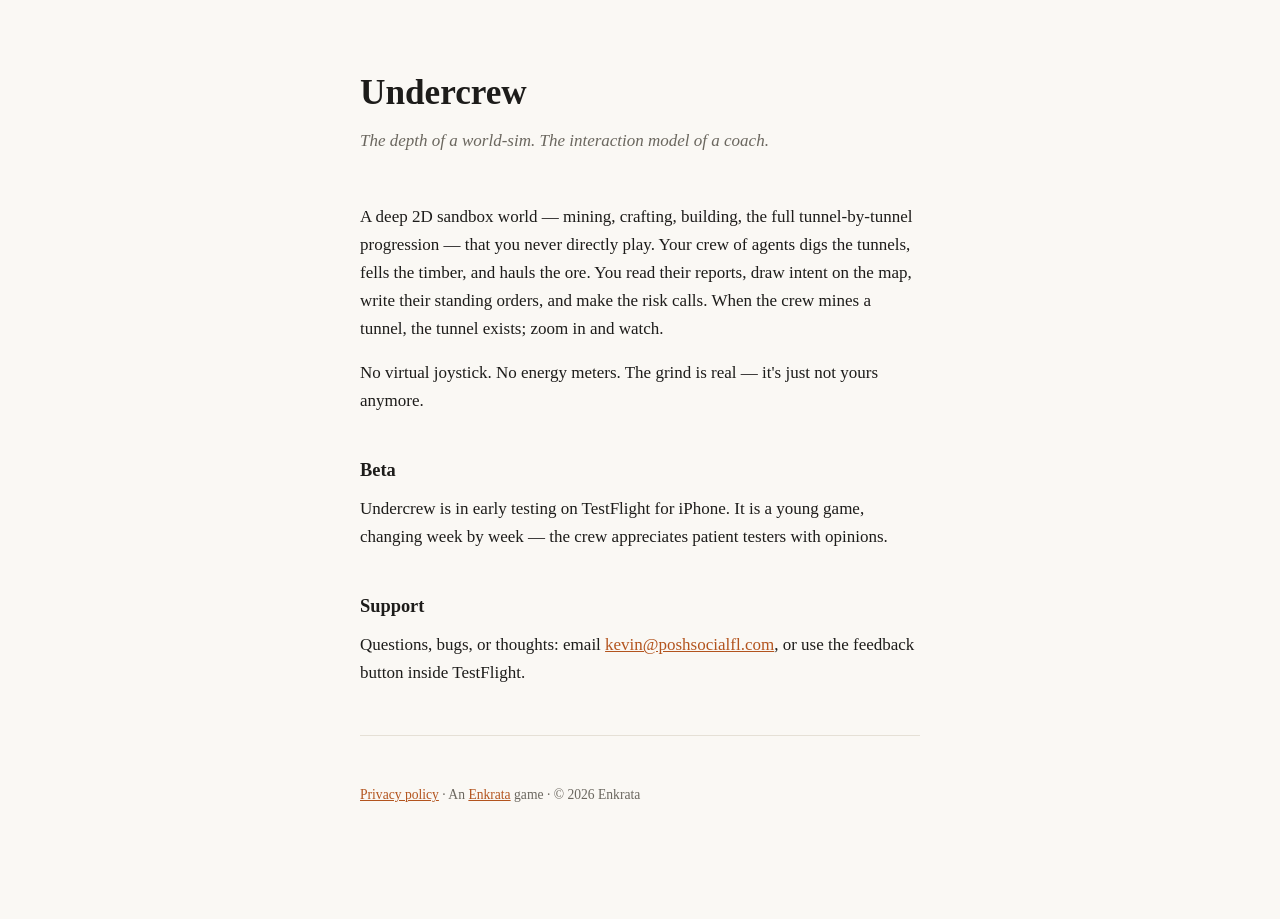
==== undercrew/index.html @ 81d75cee "The studio hangs its shingle: enkrata.github.io Landing page, the Undercrew page (support URL for th" ====
<!DOCTYPE html>
<html lang="en">
<head>
<meta charset="utf-8">
<meta name="viewport" content="width=device-width, initial-scale=1">
<title>Undercrew</title>
<meta name="description" content="Undercrew: a deep 2D sandbox world you never directly play — you run the crew of agents that plays it, from your phone.">
<style>
  :root {
    --bg: #faf8f4; --ink: #1d1c1a; --muted: #6b675f; --accent: #b3541e;
    --rule: #e5e0d6;
  }
  @media (prefers-color-scheme: dark) {
    :root { --bg: #161513; --ink: #ece8e0; --muted: #9a958b; --accent: #e07a3e; --rule: #2b2925; }
  }
  * { margin: 0; padding: 0; box-sizing: border-box; }
  body {
    background: var(--bg); color: var(--ink);
    font: 17px/1.65 Georgia, 'Times New Roman', serif;
    max-width: 38rem; margin: 0 auto; padding: 4rem 1.5rem 6rem;
  }
  h1 { font-size: 2.2rem; margin-bottom: .3rem; }
  .tagline { color: var(--muted); font-style: italic; margin-bottom: 3rem; }
  h2 { font-size: 1.15rem; margin: 2.5rem 0 .6rem; }
  p { margin-bottom: 1rem; }
  a { color: var(--accent); }
  .rule { border: 0; border-top: 1px solid var(--rule); margin: 3rem 0; }
  footer { color: var(--muted); font-size: .85rem; }
</style>
</head>
<body>
<h1>Undercrew</h1>
<p class="tagline">The depth of a world-sim. The interaction model of a coach.</p>

<p>A deep 2D sandbox world — mining, crafting, building, the full
tunnel-by-tunnel progression — that you never directly play. Your crew of
agents digs the tunnels, fells the timber, and hauls the ore. You read
their reports, draw intent on the map, write their standing orders, and
make the risk calls. When the crew mines a tunnel, the tunnel exists; zoom
in and watch.</p>

<p>No virtual joystick. No energy meters. The grind is real — it's just not
yours anymore.</p>

<h2>Beta</h2>
<p>Undercrew is in early testing on TestFlight for iPhone. It is a young
game, changing week by week — the crew appreciates patient testers with
opinions.</p>

<h2>Support</h2>
<p>Questions, bugs, or thoughts: email
<a href="mailto:kevin@poshsocialfl.com">kevin@poshsocialfl.com</a>, or use
the feedback button inside TestFlight.</p>

<hr class="rule">
<footer>
  <p><a href="/undercrew/privacy.html">Privacy policy</a> &middot;
  An <a href="/">Enkrata</a> game &middot; &copy; 2026 Enkrata</p>
</footer>
</body>
</html>
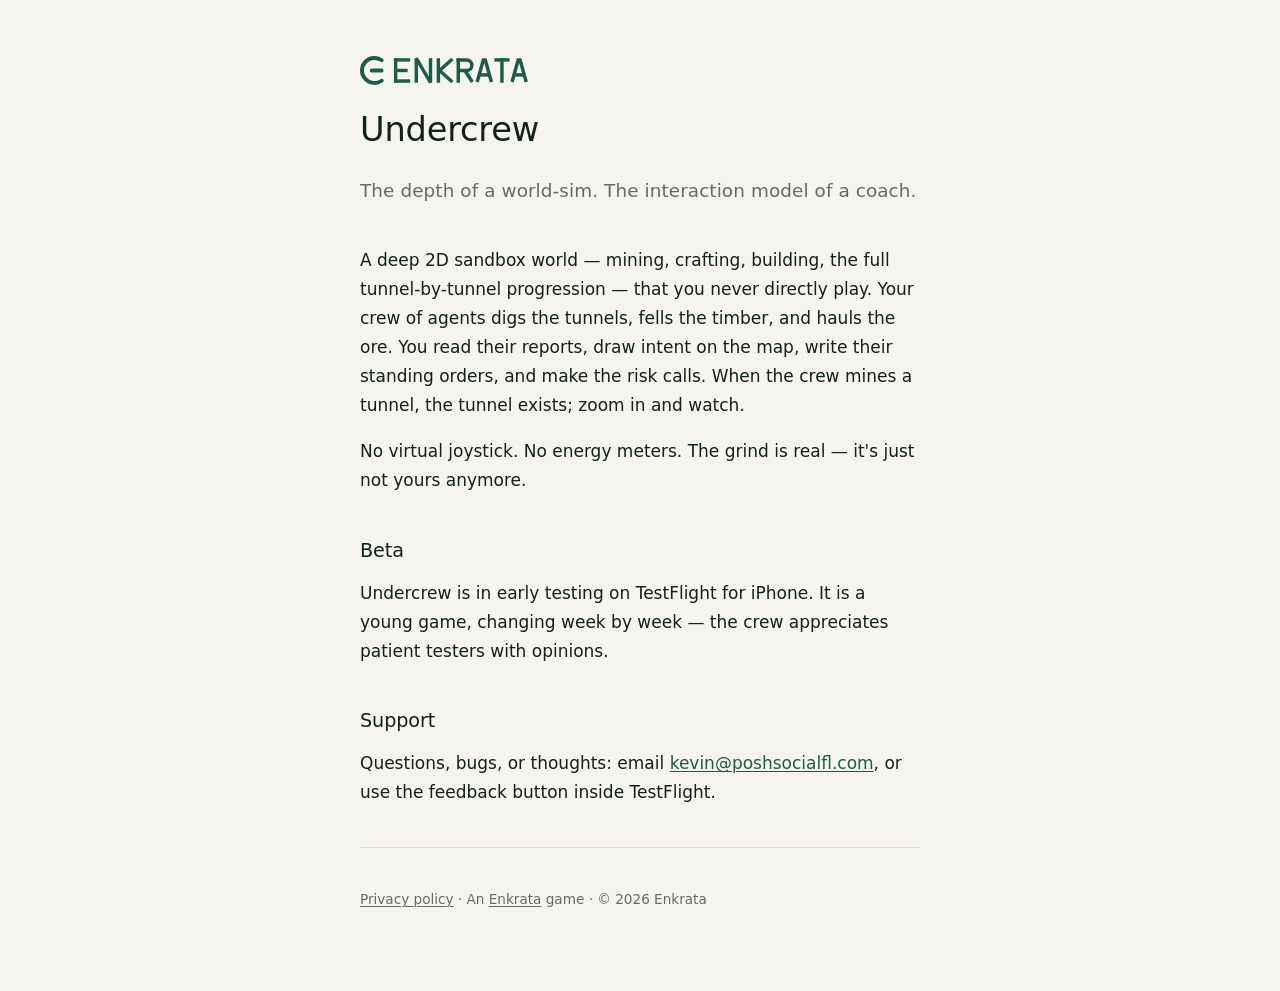
==== commit 7ff15af8: "Apply the Enkrata brand: epsilon lockup, Pine palette, favicons, OG image Replaces the warm-paper pa" ====
--- a/undercrew/index.html
+++ b/undercrew/index.html
@@ -5,57 +5,63 @@
 <meta name="viewport" content="width=device-width, initial-scale=1">
 <title>Undercrew</title>
 <meta name="description" content="Undercrew: a deep 2D sandbox world you never directly play — you run the crew of agents that plays it, from your phone.">
-<style>
-  :root {
-    --bg: #faf8f4; --ink: #1d1c1a; --muted: #6b675f; --accent: #b3541e;
-    --rule: #e5e0d6;
-  }
-  @media (prefers-color-scheme: dark) {
-    :root { --bg: #161513; --ink: #ece8e0; --muted: #9a958b; --accent: #e07a3e; --rule: #2b2925; }
-  }
-  * { margin: 0; padding: 0; box-sizing: border-box; }
-  body {
-    background: var(--bg); color: var(--ink);
-    font: 17px/1.65 Georgia, 'Times New Roman', serif;
-    max-width: 38rem; margin: 0 auto; padding: 4rem 1.5rem 6rem;
-  }
-  h1 { font-size: 2.2rem; margin-bottom: .3rem; }
-  .tagline { color: var(--muted); font-style: italic; margin-bottom: 3rem; }
-  h2 { font-size: 1.15rem; margin: 2.5rem 0 .6rem; }
-  p { margin-bottom: 1rem; }
-  a { color: var(--accent); }
-  .rule { border: 0; border-top: 1px solid var(--rule); margin: 3rem 0; }
-  footer { color: var(--muted); font-size: .85rem; }
-</style>
+<link rel="stylesheet" href="/brand.css">
+<link rel="icon" href="/favicon.svg" type="image/svg+xml">
+<link rel="icon" href="/favicon-32.png" sizes="32x32" type="image/png">
+<link rel="icon" href="/favicon-16.png" sizes="16x16" type="image/png">
+<link rel="apple-touch-icon" href="/apple-touch-icon.png">
+<link rel="canonical" href="https://enkrata.github.io/undercrew/">
+<meta name="theme-color" content="#F6F4EF" media="(prefers-color-scheme: light)">
+<meta name="theme-color" content="#12211C" media="(prefers-color-scheme: dark)">
+<meta property="og:type" content="website">
+<meta property="og:site_name" content="Enkrata">
+<meta property="og:title" content="Undercrew">
+<meta property="og:description" content="Undercrew: a deep 2D sandbox world you never directly play — you run the crew of agents that plays it, from your phone.">
+<meta property="og:url" content="https://enkrata.github.io/undercrew/">
+<meta property="og:image" content="https://enkrata.github.io/og.png">
+<meta property="og:image:width" content="1200">
+<meta property="og:image:height" content="630">
+<meta name="twitter:card" content="summary_large_image">
 </head>
 <body>
-<h1>Undercrew</h1>
-<p class="tagline">The depth of a world-sim. The interaction model of a coach.</p>
+<div class="page">
+<header class="masthead">
+  <a href="/" aria-label="Enkrata home"><svg class="lockup lockup-sm" aria-hidden="true" focusable="false" xmlns="http://www.w3.org/2000/svg" viewBox="0 -9 684.154 118" role="img"><title>Enkrata</title><g transform="translate(-20.7297 -29.7297) scale(1.59459)"><g fill="none" stroke="currentColor" stroke-width="10" stroke-linecap="round"><path d="M68.3 23.8 A32 32 0 1 0 68.3 76.2"/><path d="M43 50 H68"/></g></g><g transform="translate(138.154 0)"><g fill="none" stroke="currentColor" stroke-width="14" stroke-linecap="butt" stroke-linejoin="miter" stroke-miterlimit="4"><path d="M 7 0 V 100"/><path d="M 0 7 H 66"/><path d="M 0 50 H 56"/><path d="M 0 93 H 66"/><path d="M 91 0 V 100"/><path d="M 149 0 V 100"/><path d="M 91 0 L 149 100"/><path d="M 181 0 V 100"/><path d="M 186 50 L 238 3"/><path d="M 186 50 L 238 97"/><path d="M 262 0 V 100"/><path d="M 255 7 H 296 A 21.5 21.5 0 0 1 296 50 H 262"/><path d="M 289 50 L 319 97"/><path d="M 339 97 L 364 7 H 372 L 397 97"/><path d="M 347 68 H 389"/><path d="M 409 7 H 471"/><path d="M 440 0 V 100"/><path d="M 481 97 L 506 7 H 514 L 539 97"/><path d="M 489 68 H 531"/></g></g></svg></a>
+  <h1 class="title">Undercrew</h1>
+  <p class="tagline">The depth of a world-sim. The interaction model of a coach.</p>
+</header>
 
-<p>A deep 2D sandbox world — mining, crafting, building, the full
-tunnel-by-tunnel progression — that you never directly play. Your crew of
-agents digs the tunnels, fells the timber, and hauls the ore. You read
-their reports, draw intent on the map, write their standing orders, and
-make the risk calls. When the crew mines a tunnel, the tunnel exists; zoom
-in and watch.</p>
+<div class="prose">
+  <p>A deep 2D sandbox world — mining, crafting, building, the full
+  tunnel-by-tunnel progression — that you never directly play. Your crew of
+  agents digs the tunnels, fells the timber, and hauls the ore. You read
+  their reports, draw intent on the map, write their standing orders, and
+  make the risk calls. When the crew mines a tunnel, the tunnel exists; zoom
+  in and watch.</p>
 
-<p>No virtual joystick. No energy meters. The grind is real — it's just not
-yours anymore.</p>
+  <p>No virtual joystick. No energy meters. The grind is real — it's just not
+  yours anymore.</p>
+</div>
 
-<h2>Beta</h2>
-<p>Undercrew is in early testing on TestFlight for iPhone. It is a young
-game, changing week by week — the crew appreciates patient testers with
-opinions.</p>
+<section class="section">
+  <h2>Beta</h2>
+  <p>Undercrew is in early testing on TestFlight for iPhone. It is a young
+  game, changing week by week — the crew appreciates patient testers with
+  opinions.</p>
+</section>
 
-<h2>Support</h2>
-<p>Questions, bugs, or thoughts: email
-<a href="mailto:kevin@poshsocialfl.com">kevin@poshsocialfl.com</a>, or use
-the feedback button inside TestFlight.</p>
+<section class="section">
+  <h2>Support</h2>
+  <p>Questions, bugs, or thoughts: email
+  <a href="mailto:kevin@poshsocialfl.com">kevin@poshsocialfl.com</a>, or use
+  the feedback button inside TestFlight.</p>
+</section>
 
 <hr class="rule">
 <footer>
   <p><a href="/undercrew/privacy.html">Privacy policy</a> &middot;
   An <a href="/">Enkrata</a> game &middot; &copy; 2026 Enkrata</p>
 </footer>
+</div>
 </body>
 </html>
--- a/brand.css
+++ b/brand.css
@@ -0,0 +1,168 @@
+/* Enkrata site styles.
+ *
+ * The token block below is copied from brand/tokens.css in
+ * github.com/Enkrata/enkrata-workspace, which is the source of truth. Change it
+ * there first, then mirror it here — do not diverge.
+ *
+ * Contrast is measured, not eyeballed: every text role clears 4.5:1 against both
+ * the page ground and the raised surface. Three combinations that look fine and
+ * are not: pine on pine-black 2.10:1, brass on bone 2.99:1, sage on bone 4.07:1.
+ *
+ * Type: the brand specifies Jost for display and IBM Plex Sans for body. Neither
+ * is served here yet — self-hosting is pending, and loading them from a font CDN
+ * would send visitors' IPs to a third party, which this site's own privacy policy
+ * says it does not do. Until then the fallback stacks below do the work.
+ */
+
+:root {
+  --ek-bg: #F6F4EF;
+  --ek-surface: #FFFFFF;
+  --ek-ink: #12211C;
+  --ek-muted: #626D67;
+  --ek-accent: #1E5B4A;
+  --ek-accent-strong: #17483A;
+  --ek-brass-ink: #8C6A1E;
+  --ek-rule: #E3DFD5;
+  --ek-rule-strong: #D2CDBF;
+
+  --ek-font-display: Jost, Futura, "Century Gothic", ui-sans-serif, system-ui, sans-serif;
+  --ek-font-body: "IBM Plex Sans", ui-sans-serif, system-ui, -apple-system, "Segoe UI", sans-serif;
+  --ek-font-mono: "IBM Plex Mono", ui-monospace, SFMono-Regular, Menlo, Consolas, monospace;
+}
+
+@media (prefers-color-scheme: dark) {
+  :root:not([data-theme="light"]) {
+    --ek-bg: #12211C;
+    --ek-surface: #1A2C26;
+    --ek-ink: #F6F4EF;
+    --ek-muted: #8B968F;
+    --ek-accent: #46A88A;
+    --ek-accent-strong: #5CC0A2;
+    --ek-brass-ink: #B89031;
+    --ek-rule: #24382F;
+    --ek-rule-strong: #33493F;
+  }
+}
+
+:root[data-theme="dark"] {
+  --ek-bg: #12211C;
+  --ek-surface: #1A2C26;
+  --ek-ink: #F6F4EF;
+  --ek-muted: #8B968F;
+  --ek-accent: #46A88A;
+  --ek-accent-strong: #5CC0A2;
+  --ek-brass-ink: #B89031;
+  --ek-rule: #24382F;
+  --ek-rule-strong: #33493F;
+}
+
+*, *::before, *::after { box-sizing: border-box; }
+* { margin: 0; padding: 0; }
+
+body {
+  background: var(--ek-bg);
+  color: var(--ek-ink);
+  font-family: var(--ek-font-body);
+  font-size: 17px;
+  line-height: 1.7;
+  -webkit-font-smoothing: antialiased;
+  text-rendering: optimizeLegibility;
+}
+
+.page {
+  max-width: 38rem;
+  margin: 0 auto;
+  padding: 3.5rem 1.5rem 5rem;
+  display: flex;
+  flex-direction: column;
+  gap: 2.5rem;
+}
+
+/* --- masthead ---------------------------------------------------------- */
+/* Gap is the brand's clear-space rule, not a taste call: nothing may come
+   closer to the lockup than half the mark's height. At the 15rem lockup used
+   on the landing page the mark is ~41px tall, so 1.5rem (24px) is the floor. */
+.masthead { display: flex; flex-direction: column; gap: 1.5rem; }
+
+.lockup { display: block; width: 100%; max-width: 15rem; height: auto; color: var(--ek-accent); }
+.lockup-sm { max-width: 10.5rem; }
+
+/* The lockup carries the name, so the h1 is present for structure and screen
+   readers without being painted twice. */
+.sr-only {
+  position: absolute; width: 1px; height: 1px; padding: 0;
+  overflow: hidden; clip: rect(0 0 0 0); white-space: nowrap; border: 0;
+}
+
+.tagline {
+  font-family: var(--ek-font-display);
+  font-size: 1.15rem;
+  letter-spacing: .005em;
+  color: var(--ek-muted);
+}
+
+.crumb {
+  font-family: var(--ek-font-mono);
+  font-size: 11px;
+  letter-spacing: .14em;
+  text-transform: uppercase;
+  color: var(--ek-brass-ink);
+}
+
+/* --- headings and prose ------------------------------------------------ */
+h1.title, h2 {
+  font-family: var(--ek-font-display);
+  font-weight: 500;
+  letter-spacing: -.005em;
+  text-wrap: balance;
+}
+h1.title { font-size: 2.1rem; line-height: 1.25; }
+h2 { font-size: 1.2rem; }
+
+.prose { display: flex; flex-direction: column; gap: 1.1rem; }
+.section { display: flex; flex-direction: column; gap: .7rem; }
+.date { color: var(--ek-muted); font-size: .92rem; }
+
+a { color: var(--ek-accent); text-decoration-thickness: 1px; text-underline-offset: 2px; }
+a:hover { color: var(--ek-accent-strong); }
+a:focus-visible { outline: 2px solid var(--ek-accent); outline-offset: 2px; border-radius: 2px; }
+
+strong { font-weight: 600; }
+
+/* --- the one card on the site: what's being built ---------------------- */
+.now {
+  background: var(--ek-surface);
+  border: 1px solid var(--ek-rule);
+  border-radius: 12px;
+  padding: 1.5rem 1.6rem;
+  display: flex;
+  flex-direction: column;
+  gap: .5rem;
+}
+.now h3 { font-family: var(--ek-font-display); font-size: 1.3rem; font-weight: 500; }
+.now h3 a { text-decoration: none; }
+.now h3 a:hover { text-decoration: underline; }
+.now .status {
+  font-family: var(--ek-font-mono);
+  font-size: 11px;
+  letter-spacing: .1em;
+  text-transform: uppercase;
+  color: var(--ek-brass-ink);
+}
+
+.rule { border: 0; border-top: 1px solid var(--ek-rule); }
+
+footer {
+  color: var(--ek-muted);
+  font-size: .85rem;
+  display: flex;
+  flex-direction: column;
+  gap: .5rem;
+}
+footer a { color: var(--ek-muted); }
+footer a:hover { color: var(--ek-accent); }
+
+@media (max-width: 30rem) {
+  body { font-size: 16px; }
+  h1.title { font-size: 1.75rem; }
+}
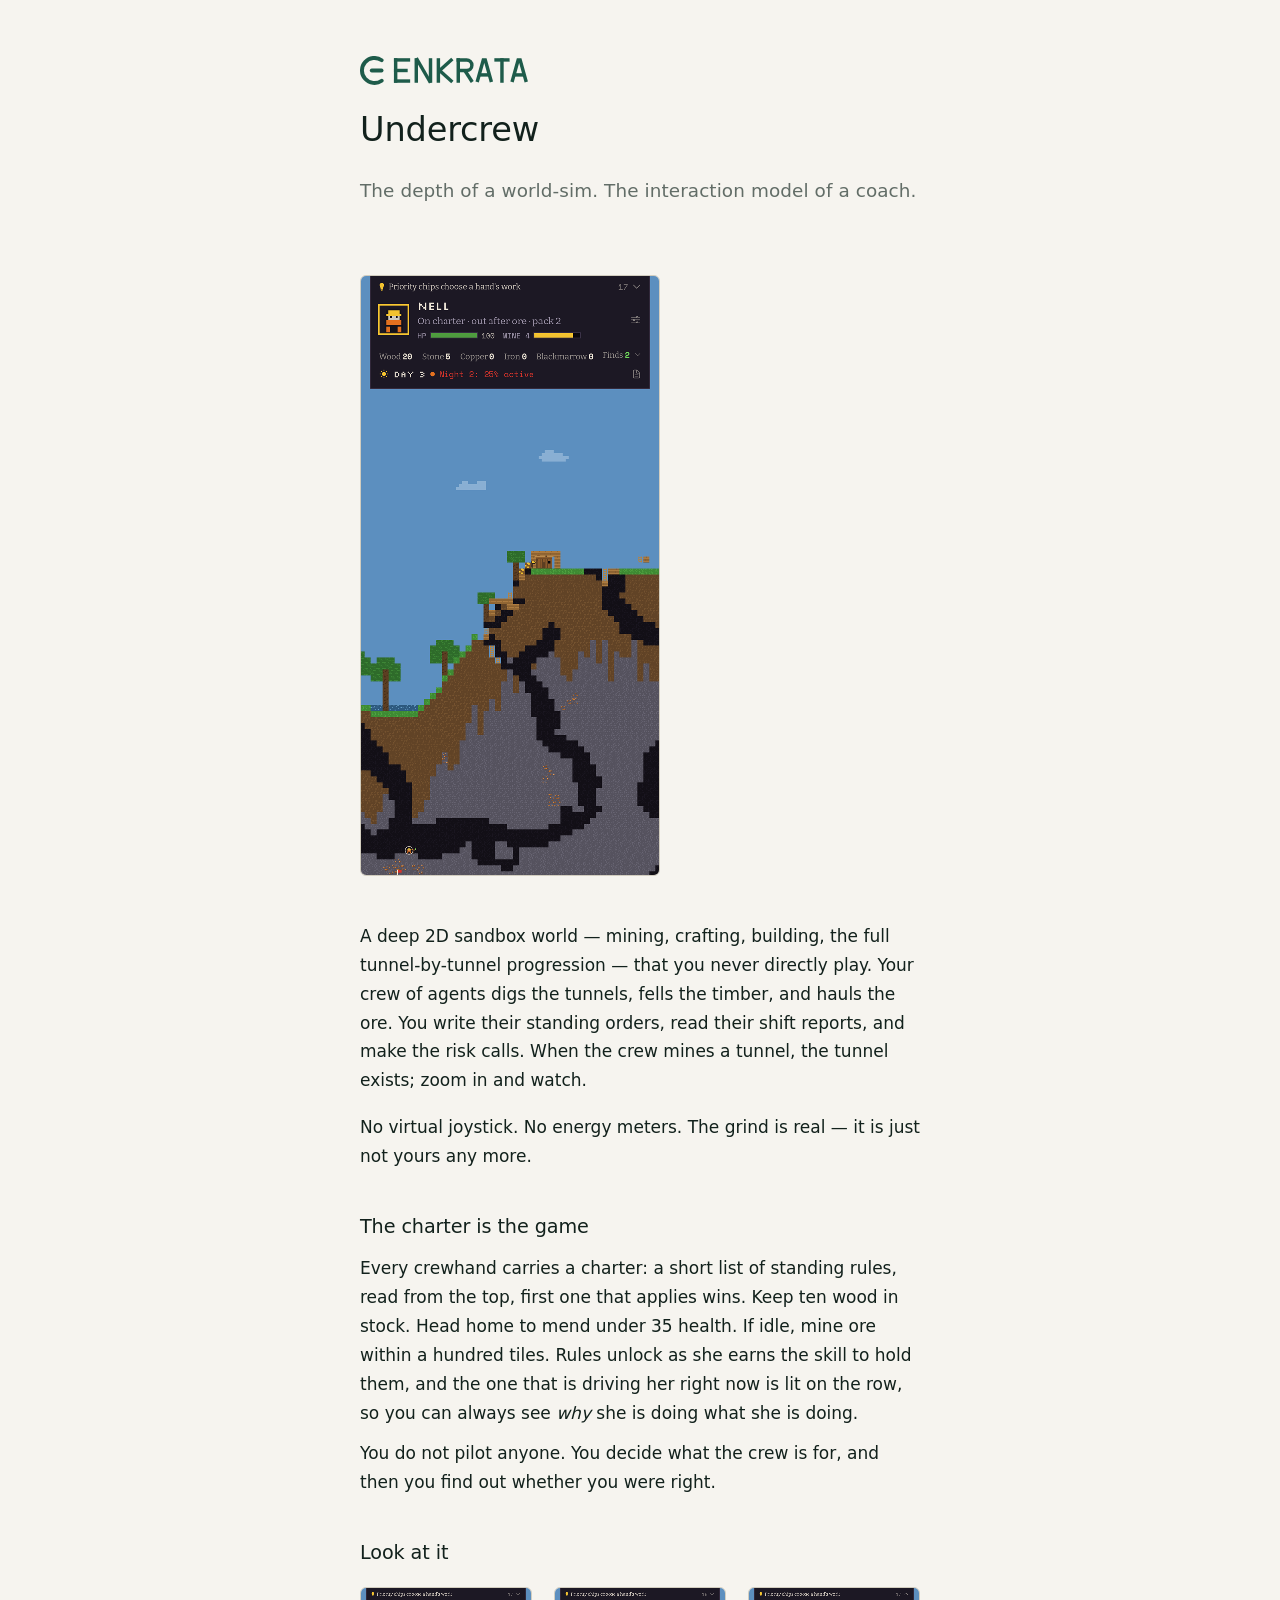
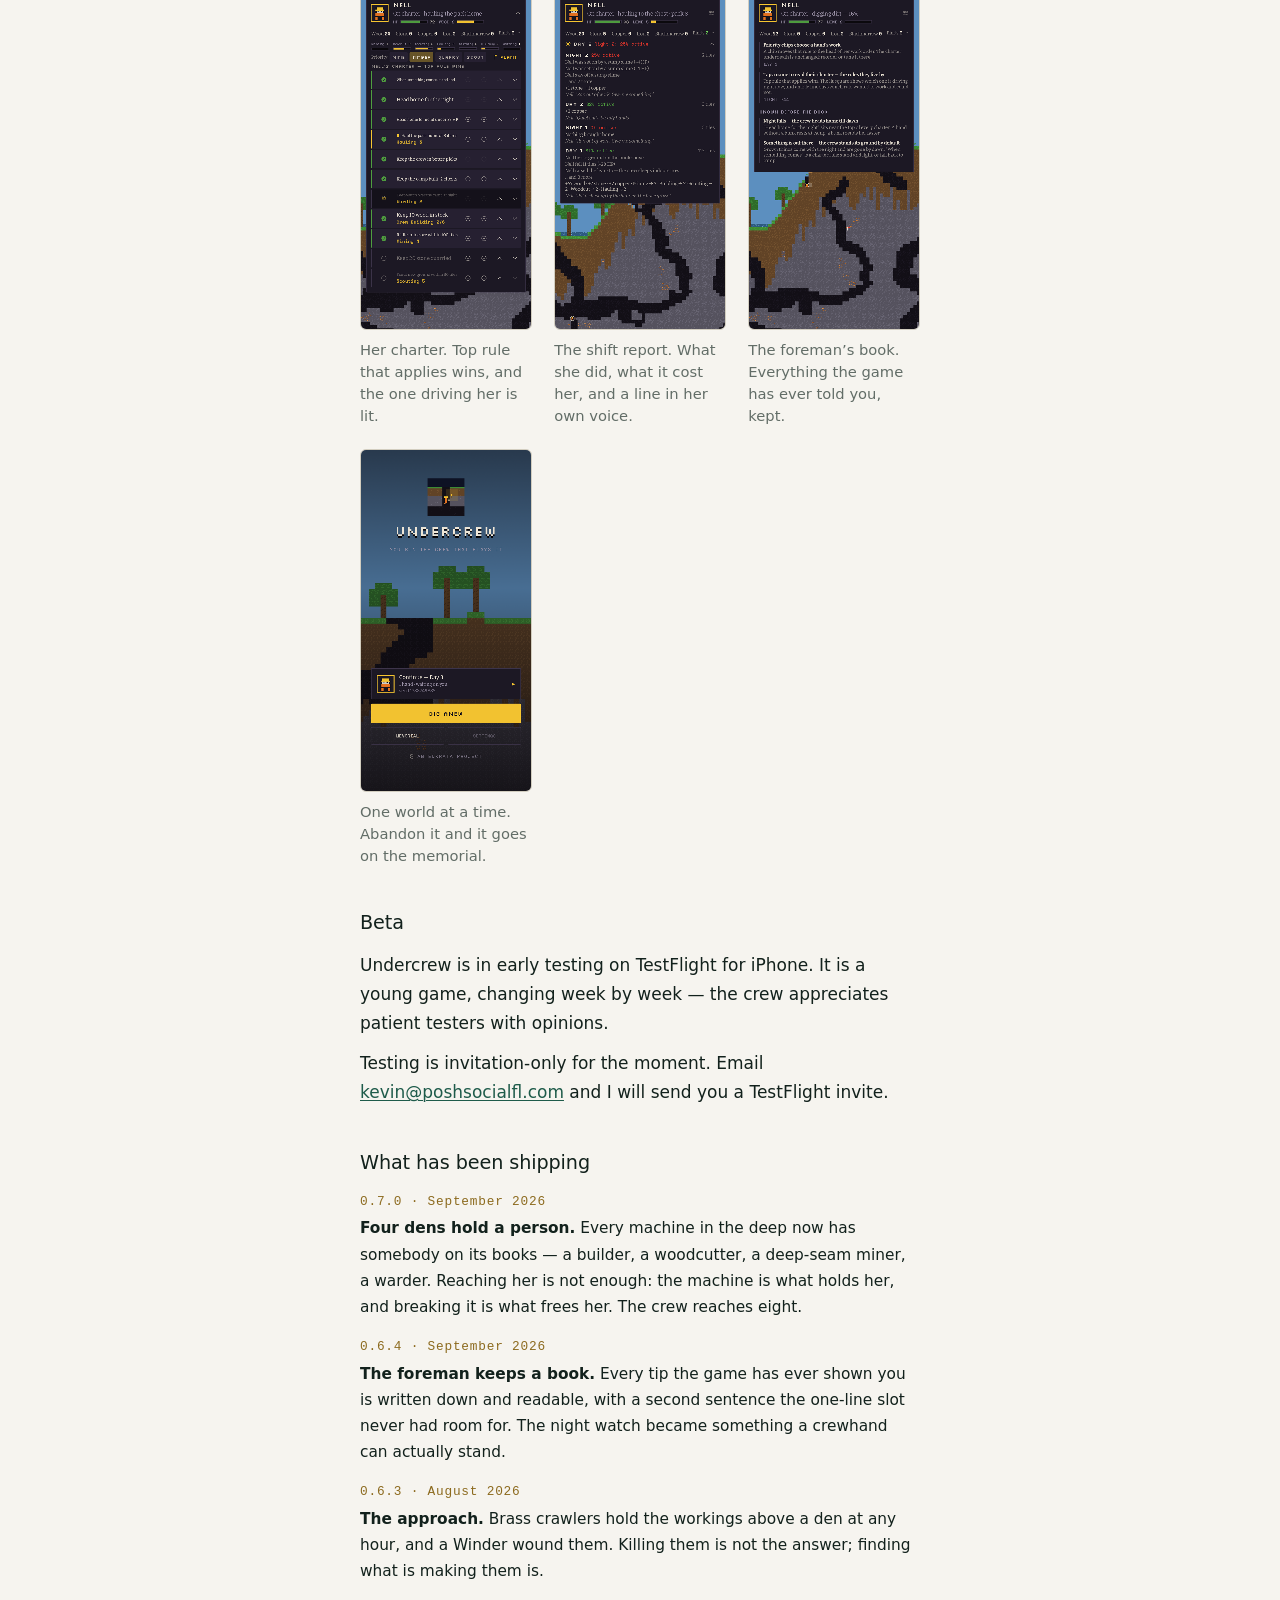
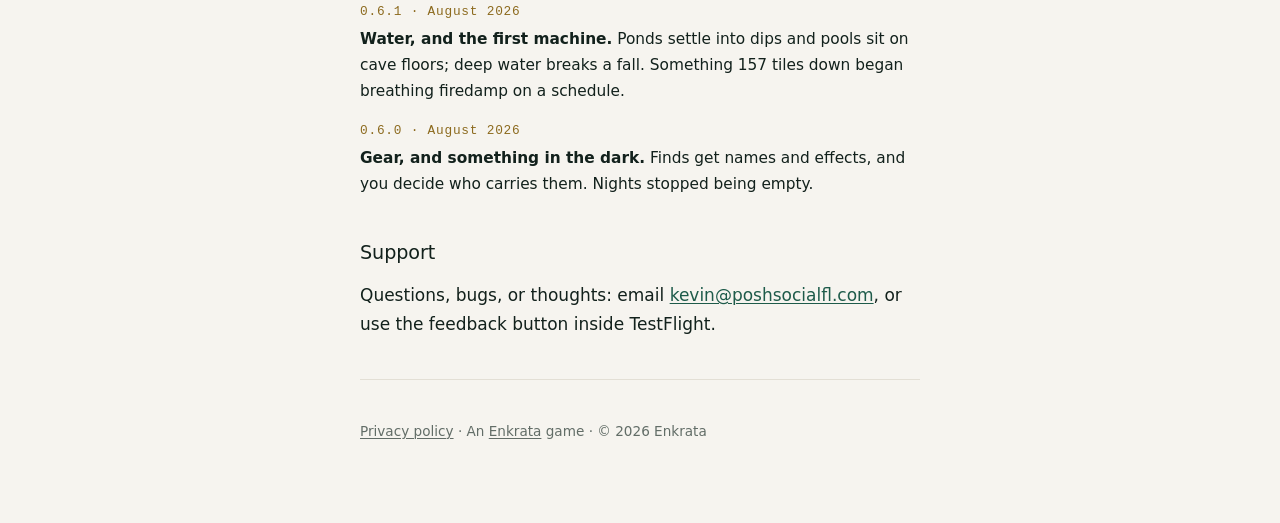
==== commit c53bcb1a: "Undercrew page: real screenshots, a devlog, and the pillar we cut Three things, and the first is a c" ====
--- a/undercrew/index.html
+++ b/undercrew/index.html
@@ -31,23 +31,111 @@
   <p class="tagline">The depth of a world-sim. The interaction model of a coach.</p>
 </header>
 
+<figure class="shot hero">
+  <img src="shots/world.png" alt="A crew camp on a ridge above its own workings, ladders
+       cut down into the stone, clouds drifting over the treeline."
+       width="603" height="1211" loading="eager">
+</figure>
+
 <div class="prose">
-  <p>A deep 2D sandbox world — mining, crafting, building, the full
-  tunnel-by-tunnel progression — that you never directly play. Your crew of
-  agents digs the tunnels, fells the timber, and hauls the ore. You read
-  their reports, draw intent on the map, write their standing orders, and
-  make the risk calls. When the crew mines a tunnel, the tunnel exists; zoom
-  in and watch.</p>
+  <p>A deep 2D sandbox world &mdash; mining, crafting, building, the full
+  tunnel-by-tunnel progression &mdash; that you never directly play. Your crew
+  of agents digs the tunnels, fells the timber, and hauls the ore. You write
+  their standing orders, read their shift reports, and make the risk calls.
+  When the crew mines a tunnel, the tunnel exists; zoom in and watch.</p>
 
-  <p>No virtual joystick. No energy meters. The grind is real — it's just not
-  yours anymore.</p>
+  <p>No virtual joystick. No energy meters. The grind is real &mdash; it is
+  just not yours any more.</p>
 </div>
+
+<section class="section">
+  <h2>The charter is the game</h2>
+  <p>Every crewhand carries a charter: a short list of standing rules, read
+  from the top, first one that applies wins. Keep ten wood in stock. Head home
+  to mend under 35 health. If idle, mine ore within a hundred tiles. Rules
+  unlock as she earns the skill to hold them, and the one that is driving her
+  right now is lit on the row, so you can always see <em>why</em> she is doing
+  what she is doing.</p>
+  <p>You do not pilot anyone. You decide what the crew is for, and then you
+  find out whether you were right.</p>
+</section>
+
+<section class="section">
+  <h2>Look at it</h2>
+  <div class="shots">
+    <figure class="shot">
+      <img src="shots/charter.png" alt="A crewhand's charter: eleven standing
+           rules with the winning one lit, and skill gates marked in amber."
+           width="603" height="1211" loading="lazy">
+      <figcaption>Her charter. Top rule that applies wins, and the one driving
+      her is lit.</figcaption>
+    </figure>
+    <figure class="shot">
+      <img src="shots/report.png" alt="A shift report listing what a crewhand
+           did, what she gained, what hurt her, and a line in her own voice."
+           width="603" height="1211" loading="lazy">
+      <figcaption>The shift report. What she did, what it cost her, and a line
+      in her own voice.</figcaption>
+    </figure>
+    <figure class="shot">
+      <img src="shots/book.png" alt="The foreman's book: every tip the game has
+           shown, kept and readable, newest first." width="603" height="1211"
+           loading="lazy">
+      <figcaption>The foreman&rsquo;s book. Everything the game has ever told
+      you, kept.</figcaption>
+    </figure>
+    <figure class="shot">
+      <img src="shots/title.png" alt="The Undercrew title screen over a cutaway
+           of grass, dirt and stone." width="603" height="1211" loading="lazy">
+      <figcaption>One world at a time. Abandon it and it goes on the
+      memorial.</figcaption>
+    </figure>
+  </div>
+</section>
 
 <section class="section">
   <h2>Beta</h2>
   <p>Undercrew is in early testing on TestFlight for iPhone. It is a young
-  game, changing week by week — the crew appreciates patient testers with
+  game, changing week by week &mdash; the crew appreciates patient testers with
   opinions.</p>
+  <p>Testing is invitation-only for the moment. Email <a href="mailto:kevin@poshsocialfl.com">kevin@poshsocialfl.com</a> and I will send you a TestFlight invite.</p>
+</section>
+
+<section class="section">
+  <h2>What has been shipping</h2>
+  <ol class="log">
+    <li>
+      <span class="ver">0.7.0 &middot; September 2026</span>
+      <p><strong>Four dens hold a person.</strong> Every machine in the deep now
+      has somebody on its books &mdash; a builder, a woodcutter, a deep-seam
+      miner, a warder. Reaching her is not enough: the machine is what holds
+      her, and breaking it is what frees her. The crew reaches eight.</p>
+    </li>
+    <li>
+      <span class="ver">0.6.4 &middot; September 2026</span>
+      <p><strong>The foreman keeps a book.</strong> Every tip the game has ever
+      shown you is written down and readable, with a second sentence the
+      one-line slot never had room for. The night watch became something a
+      crewhand can actually stand.</p>
+    </li>
+    <li>
+      <span class="ver">0.6.3 &middot; August 2026</span>
+      <p><strong>The approach.</strong> Brass crawlers hold the workings above a
+      den at any hour, and a Winder wound them. Killing them is not the answer;
+      finding what is making them is.</p>
+    </li>
+    <li>
+      <span class="ver">0.6.1 &middot; August 2026</span>
+      <p><strong>Water, and the first machine.</strong> Ponds settle into dips
+      and pools sit on cave floors; deep water breaks a fall. Something 157
+      tiles down began breathing firedamp on a schedule.</p>
+    </li>
+    <li>
+      <span class="ver">0.6.0 &middot; August 2026</span>
+      <p><strong>Gear, and something in the dark.</strong> Finds get names and
+      effects, and you decide who carries them. Nights stopped being empty.</p>
+    </li>
+  </ol>
 </section>
 
 <section class="section">
--- a/brand.css
+++ b/brand.css
@@ -166,3 +166,56 @@
   body { font-size: 16px; }
   h1.title { font-size: 1.75rem; }
 }
+
+/* ---------------------------------------------------------------- shots
+ * Screenshots of a pixel-art game. `image-rendering: pixelated` is not a
+ * flourish here: the art is authored on a tile grid (art direction §4), and
+ * a browser's default smooth scaling turns a crisp 20px tile into mush at
+ * any width that is not an exact multiple.
+ */
+.shots {
+  display: grid;
+  grid-template-columns: repeat(auto-fit, minmax(165px, 1fr));
+  gap: 1.4rem;
+  margin-top: .4rem;
+}
+.shot { display: flex; flex-direction: column; gap: .55rem; }
+.shot img {
+  width: 100%;
+  height: auto;
+  display: block;
+  border: 1px solid var(--ek-rule-strong);
+  border-radius: 6px;
+  background: #0E1224;
+  image-rendering: pixelated;
+}
+.shot figcaption { color: var(--ek-muted); font-size: .92rem; line-height: 1.5; }
+
+/* ------------------------------------------------------------------ log */
+.log { list-style: none; display: flex; flex-direction: column; gap: 1rem; }
+.log li { display: flex; flex-direction: column; gap: .2rem; }
+.log .ver {
+  font-family: var(--ek-font-mono);
+  font-size: .8rem;
+  letter-spacing: .06em;
+  color: var(--ek-brass-ink);
+}
+.log p { font-size: .96rem; }
+
+/* ------------------------------------------------------------- beta cta */
+.cta {
+  display: inline-block;
+  align-self: flex-start;
+  padding: .6rem 1.15rem;
+  border-radius: 6px;
+  background: var(--ek-accent);
+  color: var(--ek-bg);
+  font-weight: 600;
+  text-decoration: none;
+}
+.cta:hover { background: var(--ek-accent-strong); text-decoration: none; }
+
+/* The hero shot is a PHONE screenshot, so it is capped to phone width rather
+ * than run full-bleed: at 800px wide a 603x1211 image is a wall the reader has
+ * to scroll past before reaching a single word about the game. */
+.hero { max-width: 300px; margin: 1.8rem 0 .4rem; }
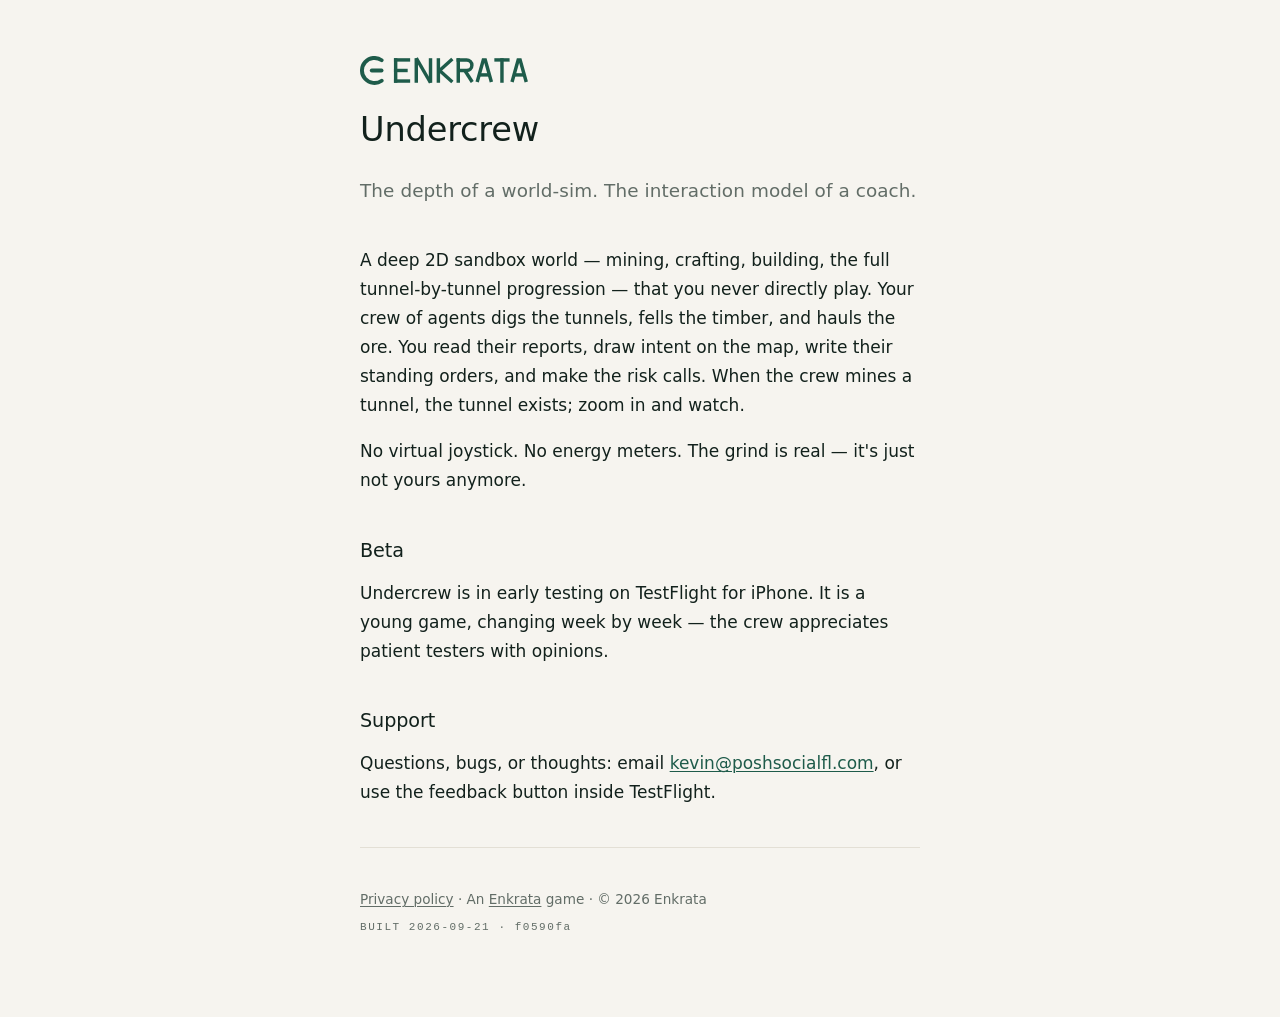
==== commit 8905a866: "The site wears the machine layer and the construction language First real use of the two additions t" ====
--- a/undercrew/index.html
+++ b/undercrew/index.html
@@ -31,111 +31,23 @@
   <p class="tagline">The depth of a world-sim. The interaction model of a coach.</p>
 </header>
 
-<figure class="shot hero">
-  <img src="shots/world.png" alt="A crew camp on a ridge above its own workings, ladders
-       cut down into the stone, clouds drifting over the treeline."
-       width="603" height="1211" loading="eager">
-</figure>
+<div class="prose">
+  <p>A deep 2D sandbox world — mining, crafting, building, the full
+  tunnel-by-tunnel progression — that you never directly play. Your crew of
+  agents digs the tunnels, fells the timber, and hauls the ore. You read
+  their reports, draw intent on the map, write their standing orders, and
+  make the risk calls. When the crew mines a tunnel, the tunnel exists; zoom
+  in and watch.</p>
 
-<div class="prose">
-  <p>A deep 2D sandbox world &mdash; mining, crafting, building, the full
-  tunnel-by-tunnel progression &mdash; that you never directly play. Your crew
-  of agents digs the tunnels, fells the timber, and hauls the ore. You write
-  their standing orders, read their shift reports, and make the risk calls.
-  When the crew mines a tunnel, the tunnel exists; zoom in and watch.</p>
-
-  <p>No virtual joystick. No energy meters. The grind is real &mdash; it is
-  just not yours any more.</p>
+  <p>No virtual joystick. No energy meters. The grind is real — it's just not
+  yours anymore.</p>
 </div>
-
-<section class="section">
-  <h2>The charter is the game</h2>
-  <p>Every crewhand carries a charter: a short list of standing rules, read
-  from the top, first one that applies wins. Keep ten wood in stock. Head home
-  to mend under 35 health. If idle, mine ore within a hundred tiles. Rules
-  unlock as she earns the skill to hold them, and the one that is driving her
-  right now is lit on the row, so you can always see <em>why</em> she is doing
-  what she is doing.</p>
-  <p>You do not pilot anyone. You decide what the crew is for, and then you
-  find out whether you were right.</p>
-</section>
-
-<section class="section">
-  <h2>Look at it</h2>
-  <div class="shots">
-    <figure class="shot">
-      <img src="shots/charter.png" alt="A crewhand's charter: eleven standing
-           rules with the winning one lit, and skill gates marked in amber."
-           width="603" height="1211" loading="lazy">
-      <figcaption>Her charter. Top rule that applies wins, and the one driving
-      her is lit.</figcaption>
-    </figure>
-    <figure class="shot">
-      <img src="shots/report.png" alt="A shift report listing what a crewhand
-           did, what she gained, what hurt her, and a line in her own voice."
-           width="603" height="1211" loading="lazy">
-      <figcaption>The shift report. What she did, what it cost her, and a line
-      in her own voice.</figcaption>
-    </figure>
-    <figure class="shot">
-      <img src="shots/book.png" alt="The foreman's book: every tip the game has
-           shown, kept and readable, newest first." width="603" height="1211"
-           loading="lazy">
-      <figcaption>The foreman&rsquo;s book. Everything the game has ever told
-      you, kept.</figcaption>
-    </figure>
-    <figure class="shot">
-      <img src="shots/title.png" alt="The Undercrew title screen over a cutaway
-           of grass, dirt and stone." width="603" height="1211" loading="lazy">
-      <figcaption>One world at a time. Abandon it and it goes on the
-      memorial.</figcaption>
-    </figure>
-  </div>
-</section>
 
 <section class="section">
   <h2>Beta</h2>
   <p>Undercrew is in early testing on TestFlight for iPhone. It is a young
-  game, changing week by week &mdash; the crew appreciates patient testers with
+  game, changing week by week — the crew appreciates patient testers with
   opinions.</p>
-  <p>Testing is invitation-only for the moment. Email <a href="mailto:kevin@poshsocialfl.com">kevin@poshsocialfl.com</a> and I will send you a TestFlight invite.</p>
-</section>
-
-<section class="section">
-  <h2>What has been shipping</h2>
-  <ol class="log">
-    <li>
-      <span class="ver">0.7.0 &middot; September 2026</span>
-      <p><strong>Four dens hold a person.</strong> Every machine in the deep now
-      has somebody on its books &mdash; a builder, a woodcutter, a deep-seam
-      miner, a warder. Reaching her is not enough: the machine is what holds
-      her, and breaking it is what frees her. The crew reaches eight.</p>
-    </li>
-    <li>
-      <span class="ver">0.6.4 &middot; September 2026</span>
-      <p><strong>The foreman keeps a book.</strong> Every tip the game has ever
-      shown you is written down and readable, with a second sentence the
-      one-line slot never had room for. The night watch became something a
-      crewhand can actually stand.</p>
-    </li>
-    <li>
-      <span class="ver">0.6.3 &middot; August 2026</span>
-      <p><strong>The approach.</strong> Brass crawlers hold the workings above a
-      den at any hour, and a Winder wound them. Killing them is not the answer;
-      finding what is making them is.</p>
-    </li>
-    <li>
-      <span class="ver">0.6.1 &middot; August 2026</span>
-      <p><strong>Water, and the first machine.</strong> Ponds settle into dips
-      and pools sit on cave floors; deep water breaks a fall. Something 157
-      tiles down began breathing firedamp on a schedule.</p>
-    </li>
-    <li>
-      <span class="ver">0.6.0 &middot; August 2026</span>
-      <p><strong>Gear, and something in the dark.</strong> Finds get names and
-      effects, and you decide who carries them. Nights stopped being empty.</p>
-    </li>
-  </ol>
 </section>
 
 <section class="section">
@@ -149,6 +61,7 @@
 <footer>
   <p><a href="/undercrew/privacy.html">Privacy policy</a> &middot;
   An <a href="/">Enkrata</a> game &middot; &copy; 2026 Enkrata</p>
+  <p class="machine">Built 2026-09-21 &middot; <span class="sha">f0590fa</span></p>
 </footer>
 </div>
 </body>
--- a/brand.css
+++ b/brand.css
@@ -109,6 +109,61 @@
   color: var(--ek-brass-ink);
 }
 
+/* --- the machine layer -------------------------------------------------- */
+/* Plex Mono is the voice of the machinery around the content: geometry
+   callouts, build stamps, section labels (brand/README.md section 8). It
+   annotates and never speaks — nothing a reader must read to understand the
+   page is set in it. Muted is its colour; .crumb and .now .status stay brass
+   because they carry an earned state rather than an annotation. */
+.machine {
+  font-family: var(--ek-font-mono);
+  font-size: 11px;
+  letter-spacing: .14em;
+  text-transform: uppercase;
+  color: var(--ek-muted);
+  line-height: 1.6;
+}
+
+/* A commit sha is lowercase hex — uppercasing it misstates the string. */
+.machine .sha { text-transform: none; }
+
+/* --- the construction language ------------------------------------------ */
+/* A bracketed plate: the dither ground behind, crop marks at the corners, and
+   the content on a solid surface above it. Both assets come from brand/plate/
+   in enkrata-workspace and are drawn in currentColor, which an external SVG
+   cannot see through background-image — so they are masks with the ink set as
+   background-color, which is the documented recipe. Both are decoration and
+   carry aria-hidden. */
+.plate { position: relative; padding: 18px; }
+
+.plate::before {
+  content: "";
+  position: absolute;
+  inset: 0;
+  -webkit-mask-image: url("/plate/dither-12.svg");
+          mask-image: url("/plate/dither-12.svg");
+  -webkit-mask-size: 8px 8px;
+          mask-size: 8px 8px;
+  background-color: var(--ek-rule-strong);
+}
+
+.plate > * { position: relative; }
+
+.cm {
+  position: absolute;
+  width: 16px;
+  height: 16px;
+  -webkit-mask-image: url("/plate/corner.svg");
+          mask-image: url("/plate/corner.svg");
+  -webkit-mask-size: 16px 16px;
+          mask-size: 16px 16px;
+  background-color: var(--ek-muted);
+}
+.cm-tl { top: 0; left: 0; }
+.cm-tr { top: 0; right: 0; transform: rotate(90deg); }
+.cm-br { bottom: 0; right: 0; transform: rotate(180deg); }
+.cm-bl { bottom: 0; left: 0; transform: rotate(270deg); }
+
 /* --- headings and prose ------------------------------------------------ */
 h1.title, h2 {
   font-family: var(--ek-font-display);
@@ -166,56 +221,3 @@
   body { font-size: 16px; }
   h1.title { font-size: 1.75rem; }
 }
-
-/* ---------------------------------------------------------------- shots
- * Screenshots of a pixel-art game. `image-rendering: pixelated` is not a
- * flourish here: the art is authored on a tile grid (art direction §4), and
- * a browser's default smooth scaling turns a crisp 20px tile into mush at
- * any width that is not an exact multiple.
- */
-.shots {
-  display: grid;
-  grid-template-columns: repeat(auto-fit, minmax(165px, 1fr));
-  gap: 1.4rem;
-  margin-top: .4rem;
-}
-.shot { display: flex; flex-direction: column; gap: .55rem; }
-.shot img {
-  width: 100%;
-  height: auto;
-  display: block;
-  border: 1px solid var(--ek-rule-strong);
-  border-radius: 6px;
-  background: #0E1224;
-  image-rendering: pixelated;
-}
-.shot figcaption { color: var(--ek-muted); font-size: .92rem; line-height: 1.5; }
-
-/* ------------------------------------------------------------------ log */
-.log { list-style: none; display: flex; flex-direction: column; gap: 1rem; }
-.log li { display: flex; flex-direction: column; gap: .2rem; }
-.log .ver {
-  font-family: var(--ek-font-mono);
-  font-size: .8rem;
-  letter-spacing: .06em;
-  color: var(--ek-brass-ink);
-}
-.log p { font-size: .96rem; }
-
-/* ------------------------------------------------------------- beta cta */
-.cta {
-  display: inline-block;
-  align-self: flex-start;
-  padding: .6rem 1.15rem;
-  border-radius: 6px;
-  background: var(--ek-accent);
-  color: var(--ek-bg);
-  font-weight: 600;
-  text-decoration: none;
-}
-.cta:hover { background: var(--ek-accent-strong); text-decoration: none; }
-
-/* The hero shot is a PHONE screenshot, so it is capped to phone width rather
- * than run full-bleed: at 800px wide a 603x1211 image is a wall the reader has
- * to scroll past before reaching a single word about the game. */
-.hero { max-width: 300px; margin: 1.8rem 0 .4rem; }
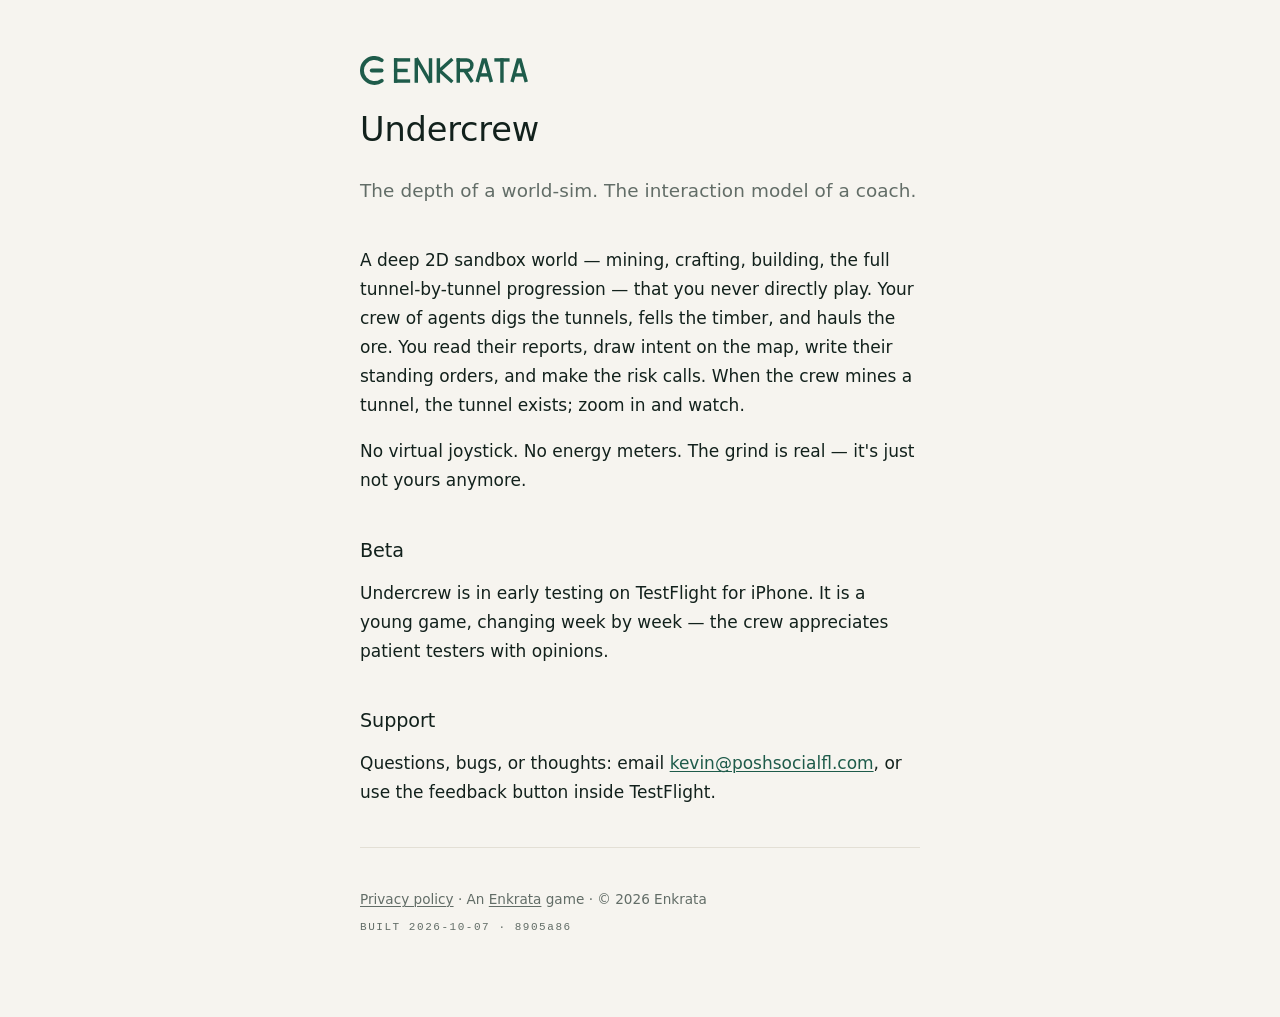
==== commit 409c00f8: "The landing calls Undercrew what it is: in beta, not in active build Co-Authored-By: Claude Opus 5.5" ====
--- a/undercrew/index.html
+++ b/undercrew/index.html
@@ -61,7 +61,7 @@
 <footer>
   <p><a href="/undercrew/privacy.html">Privacy policy</a> &middot;
   An <a href="/">Enkrata</a> game &middot; &copy; 2026 Enkrata</p>
-  <p class="machine">Built 2026-09-21 &middot; <span class="sha">f0590fa</span></p>
+  <p class="machine">Built 2026-10-07 &middot; <span class="sha">8905a86</span></p>
 </footer>
 </div>
 </body>
